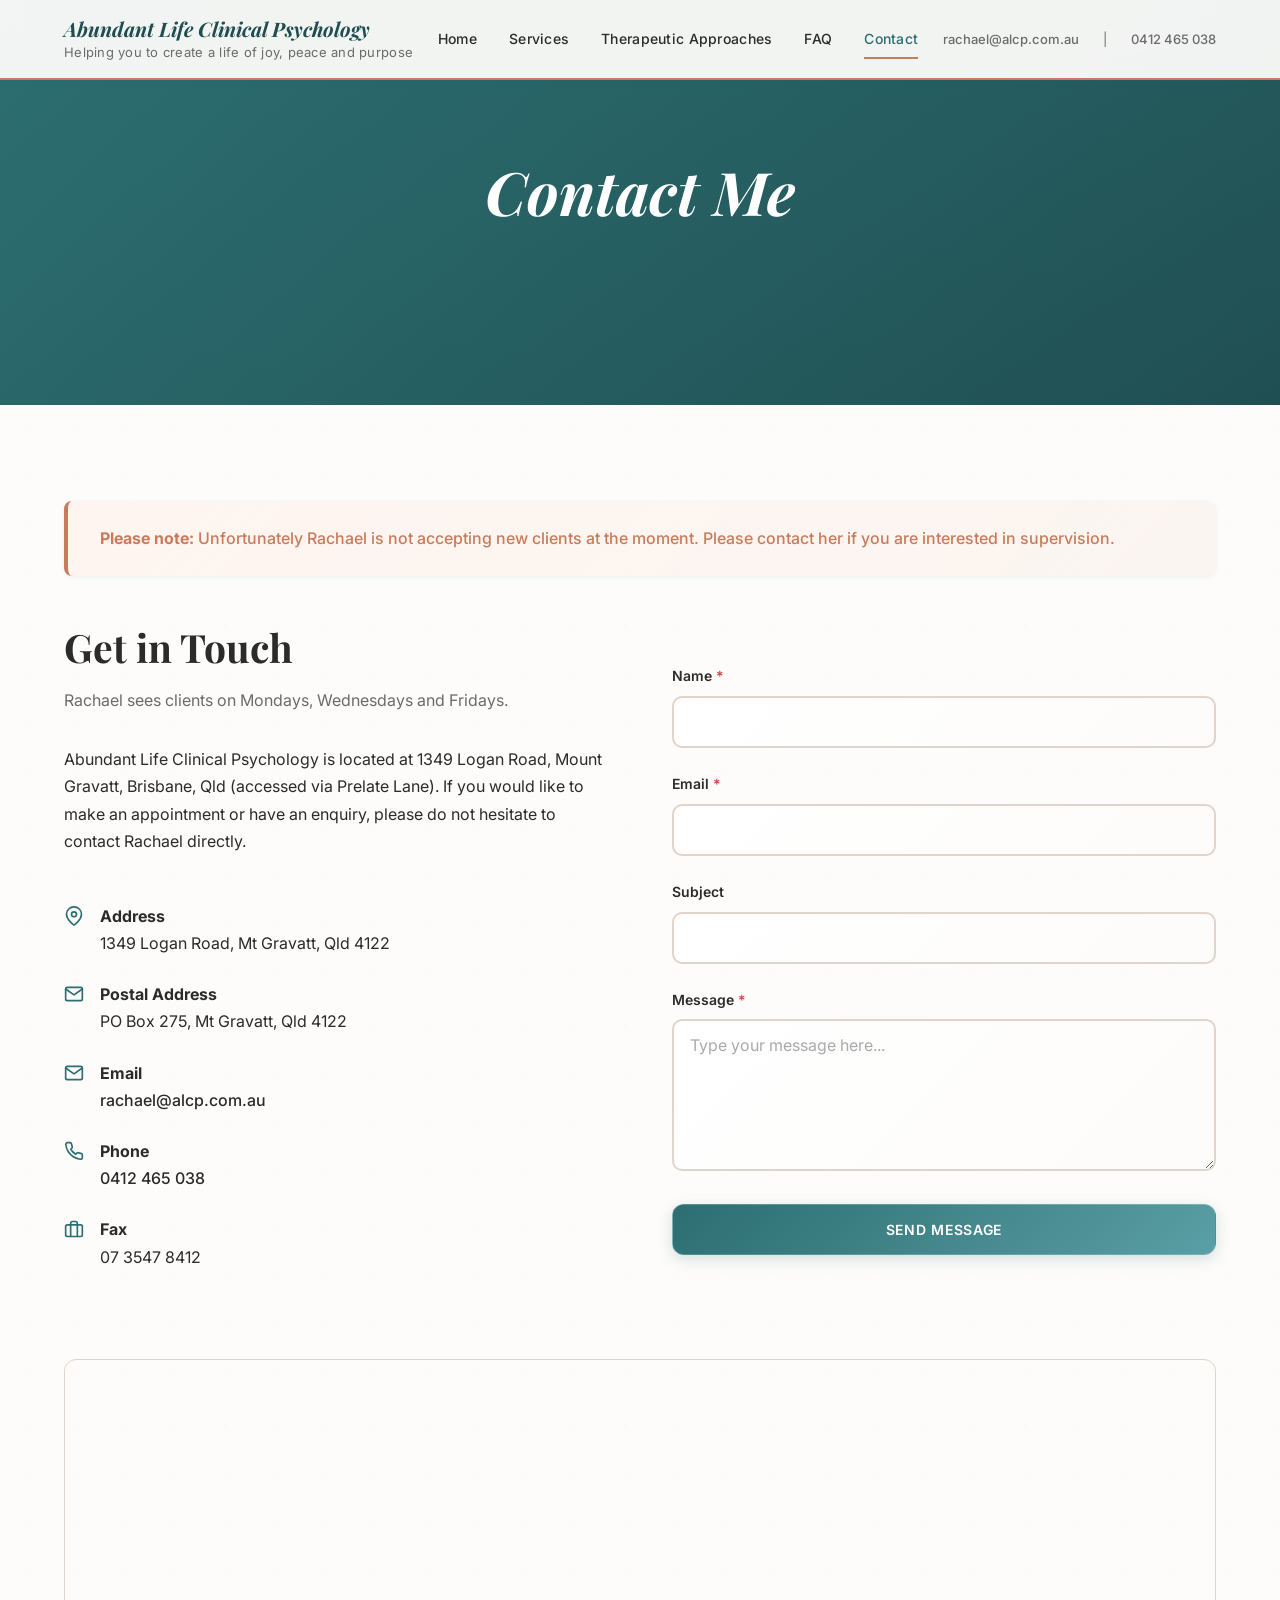
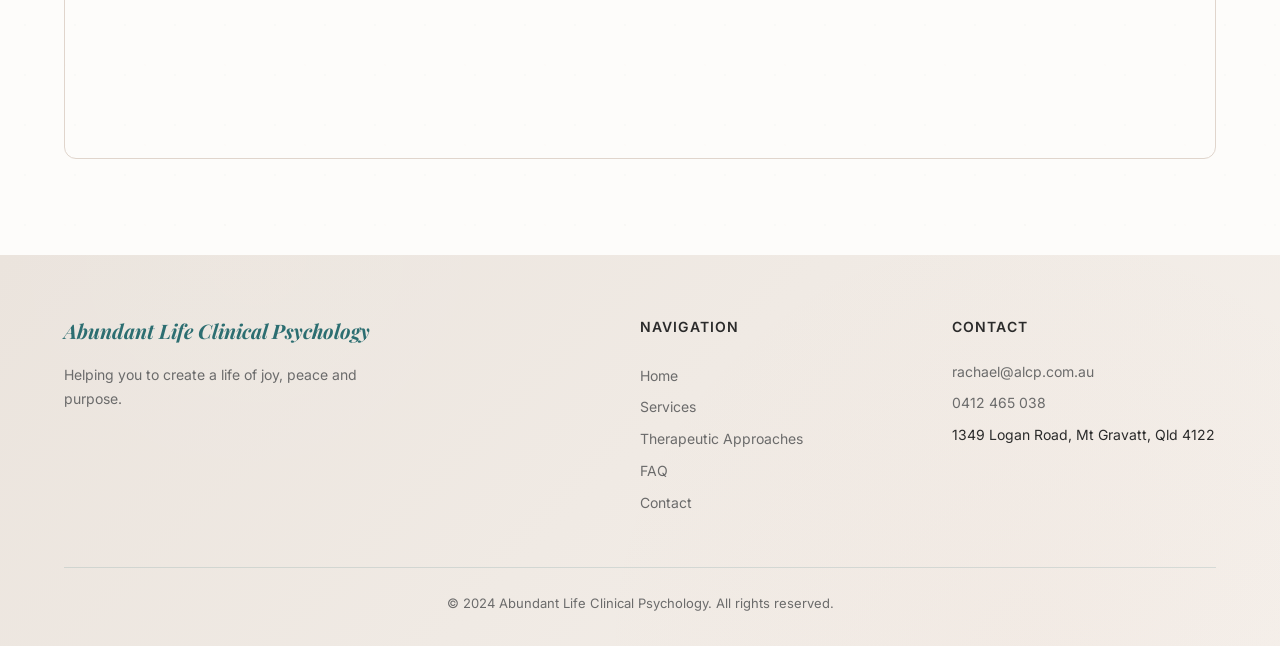
==== contact.html @ 41cb83bf "Switch contact form to FormSubmit for testing Replace Formspree integration with FormSubmit endpoint" ====
<!DOCTYPE html>
<html lang="en">
<head>
  <meta charset="UTF-8">
  <meta name="viewport" content="width=device-width, initial-scale=1.0">
  <meta name="description" content="Contact Rachael Ambler at Abundant Life Clinical Psychology — 1349 Logan Road, Mt Gravatt, Brisbane. Phone: 0412 465 038.">
  <title>Contact | Abundant Life Clinical Psychology</title>

  <link rel="preconnect" href="https://fonts.googleapis.com">
  <link rel="preconnect" href="https://fonts.gstatic.com" crossorigin>
  <link href="https://fonts.googleapis.com/css2?family=Inter:wght@300;400;500;600;700&family=Playfair+Display:ital,wght@0,400;0,700;1,400;1,700&display=swap" rel="stylesheet">
  <link rel="stylesheet" href="css/styles.css">
</head>
<body>

  <a href="#main" class="skip-link">Skip to main content</a>
  <div class="nav-overlay" aria-hidden="true"></div>

  <!-- HEADER -->
  <header class="site-header">
    <div class="header-inner">
      <div class="site-logo">
        <a href="index.html">
          Abundant Life Clinical Psychology
          <span class="tagline">Helping you to create a life of joy, peace and purpose</span>
        </a>
      </div>
      <nav class="nav-links" aria-label="Main navigation">
        <a href="index.html">Home</a>
        <a href="services.html">Services</a>
        <a href="therapeutic-approaches.html">Therapeutic Approaches</a>
        <a href="faq.html">FAQ</a>
        <a href="contact.html" class="active">Contact</a>
      </nav>
      <div class="header-contact">
        <a href="mailto:rachael@alcp.com.au">rachael@alcp.com.au</a>
        <span>|</span>
        <a href="tel:0412465038">0412 465 038</a>
      </div>
      <button class="hamburger" aria-label="Toggle navigation" aria-expanded="false">
        <span></span><span></span><span></span>
      </button>
    </div>
  </header>

  <!-- HERO -->
  <section class="hero hero--short" aria-label="Contact banner" style="background: linear-gradient(135deg, var(--color-primary) 0%, var(--color-primary-dark) 100%);">
    <div class="hero__content">
      <h1 class="hero__title">Contact Me</h1>
    </div>
  </section>

  <main id="main">

    <section>
      <div class="container">

        <!-- ALERT BANNER -->
        <div class="alert-banner fade-in" role="alert">
          <p><strong>Please note:</strong> Unfortunately Rachael is not accepting new clients at the moment. Please contact her if you are interested in supervision.</p>
        </div>

        <div class="split">

          <!-- CONTACT DETAILS -->
          <div class="fade-in-left">
            <h2 style="margin-bottom: var(--sp-2);">Get in Touch</h2>
            <p class="text-muted" style="margin-bottom: var(--sp-4);">Rachael sees clients on Mondays, Wednesdays and Fridays.</p>
            <p style="margin-bottom: var(--sp-6);">Abundant Life Clinical Psychology is located at 1349 Logan Road, Mount Gravatt, Brisbane, Qld (accessed via Prelate Lane). If you would like to make an appointment or have an enquiry, please do not hesitate to contact Rachael directly.</p>

            <div class="contact-details">
              <div class="contact-item">
                <svg viewBox="0 0 24 24" fill="none" stroke="currentColor" stroke-width="2" stroke-linecap="round" stroke-linejoin="round"><path d="M21 10c0 7-9 13-9 13s-9-6-9-13a9 9 0 0 1 18 0z"></path><circle cx="12" cy="10" r="3"></circle></svg>
                <div>
                  <strong>Address</strong><br>
                  1349 Logan Road, Mt Gravatt, Qld 4122
                </div>
              </div>
              <div class="contact-item">
                <svg viewBox="0 0 24 24" fill="none" stroke="currentColor" stroke-width="2" stroke-linecap="round" stroke-linejoin="round"><path d="M4 4h16c1.1 0 2 .9 2 2v12c0 1.1-.9 2-2 2H4c-1.1 0-2-.9-2-2V6c0-1.1.9-2 2-2z"></path><polyline points="22,6 12,13 2,6"></polyline></svg>
                <div>
                  <strong>Postal Address</strong><br>
                  PO Box 275, Mt Gravatt, Qld 4122
                </div>
              </div>
              <div class="contact-item">
                <svg viewBox="0 0 24 24" fill="none" stroke="currentColor" stroke-width="2" stroke-linecap="round" stroke-linejoin="round"><path d="M4 4h16c1.1 0 2 .9 2 2v12c0 1.1-.9 2-2 2H4c-1.1 0-2-.9-2-2V6c0-1.1.9-2 2-2z"></path><polyline points="22,6 12,13 2,6"></polyline></svg>
                <div>
                  <strong>Email</strong><br>
                  <a href="mailto:rachael@alcp.com.au">rachael@alcp.com.au</a>
                </div>
              </div>
              <div class="contact-item">
                <svg viewBox="0 0 24 24" fill="none" stroke="currentColor" stroke-width="2" stroke-linecap="round" stroke-linejoin="round"><path d="M22 16.92v3a2 2 0 0 1-2.18 2 19.79 19.79 0 0 1-8.63-3.07 19.5 19.5 0 0 1-6-6 19.79 19.79 0 0 1-3.07-8.67A2 2 0 0 1 4.11 2h3a2 2 0 0 1 2 1.72 12.84 12.84 0 0 0 .7 2.81 2 2 0 0 1-.45 2.11L8.09 9.91a16 16 0 0 0 6 6l1.27-1.27a2 2 0 0 1 2.11-.45 12.84 12.84 0 0 0 2.81.7A2 2 0 0 1 22 16.92z"></path></svg>
                <div>
                  <strong>Phone</strong><br>
                  <a href="tel:0412465038">0412 465 038</a>
                </div>
              </div>
              <div class="contact-item">
                <svg viewBox="0 0 24 24" fill="none" stroke="currentColor" stroke-width="2" stroke-linecap="round" stroke-linejoin="round"><rect x="2" y="7" width="20" height="14" rx="2" ry="2"></rect><path d="M16 21V5a2 2 0 0 0-2-2h-4a2 2 0 0 0-2 2v16"></path></svg>
                <div>
                  <strong>Fax</strong><br>
                  07 3547 8412
                </div>
              </div>
            </div>
          </div>

          <!-- CONTACT FORM -->
          <div class="fade-in-right">
            <form id="contact-form" class="contact-form" action="https://formsubmit.co/tyler6wise@gmail.com" method="POST">
              <input type="hidden" name="_subject" value="New contact form submission from alcp.com.au">
              <input type="hidden" name="_next" value="https://alcp.com.au/contact.html?sent=1">
              <input type="hidden" name="_captcha" value="false">
              <div class="form-group">
                <label for="name">Name <span style="color: #c44;">*</span></label>
                <input type="text" id="name" name="name" required autocomplete="name">
              </div>
              <div class="form-group">
                <label for="email">Email <span style="color: #c44;">*</span></label>
                <input type="email" id="email" name="email" required autocomplete="email">
              </div>
              <div class="form-group">
                <label for="subject">Subject</label>
                <input type="text" id="subject" name="subject">
              </div>
              <div class="form-group">
                <label for="message">Message <span style="color: #c44;">*</span></label>
                <textarea id="message" name="message" rows="6" placeholder="Type your message here..." required></textarea>
              </div>
              <button type="submit" class="btn btn--primary" style="width: 100%;">Send Message</button>
            </form>
          </div>

        </div>

        <!-- MAP -->
        <div class="map-container fade-in">
          <iframe
            src="https://www.google.com/maps/embed?pb=!1m18!1m12!1m3!1d3537.8547563!2d153.0827!3d-27.5535!2m3!1f0!2f0!3f0!3m2!1i1024!2i768!4f13.1!3m3!1m2!1s0x6b9144a3e!2s1349+Logan+Rd%2C+Mt+Gravatt+QLD+4122!5e0!3m2!1sen!2sau!4v1"
            width="100%"
            height="400"
            style="border:0;"
            allowfullscreen=""
            loading="lazy"
            referrerpolicy="no-referrer-when-downgrade"
            title="Map showing location of Abundant Life Clinical Psychology at 1349 Logan Road, Mt Gravatt">
          </iframe>
        </div>

      </div>
    </section>

  </main>

  <!-- FOOTER -->
  <footer class="site-footer">
    <div class="container">
      <div class="footer-inner">
        <div class="footer-brand">
          <div class="site-logo">
            <a href="index.html">Abundant Life Clinical Psychology</a>
          </div>
          <p>Helping you to create a life of joy, peace and purpose.</p>
        </div>
        <div class="footer-nav">
          <h4>Navigation</h4>
          <a href="index.html">Home</a>
          <a href="services.html">Services</a>
          <a href="therapeutic-approaches.html">Therapeutic Approaches</a>
          <a href="faq.html">FAQ</a>
          <a href="contact.html">Contact</a>
        </div>
        <div class="footer-contact">
          <h4>Contact</h4>
          <div class="footer-contact-item"><a href="mailto:rachael@alcp.com.au">rachael@alcp.com.au</a></div>
          <div class="footer-contact-item"><a href="tel:0412465038">0412 465 038</a></div>
          <div class="footer-contact-item">1349 Logan Road, Mt Gravatt, Qld 4122</div>
        </div>
      </div>
      <div class="footer-bottom">
        &copy; 2024 Abundant Life Clinical Psychology. All rights reserved.
      </div>
    </div>
  </footer>

  <script src="js/main.js"></script>
</body>
</html>
---- css/styles.css ----
/* ============================================
   ABUNDANT LIFE CLINICAL PSYCHOLOGY
   Design System & Styles
   ============================================ */

/* --- Custom Properties --- */
:root {
  /* Colors — Warm Sophisticated Palette */
  --color-primary: #2C6E71;          /* warm teal-green (sophisticated, welcoming) */
  --color-primary-dark: #1F4D50;     /* darker teal for text and hovers */
  --color-primary-light: #5A9FA5;    /* lighter teal for secondary actions */
  --color-accent: #C97B5C;           /* warm terracotta (replaces gold) */
  --color-accent-light: #E8A689;     /* light terracotta */
  --color-accent-sage: #A4AC86;      /* soft sage green accent */
  --color-bg: #FDFCFA;              /* warm cream white (not green-tinted) */
  --color-bg-alt: #F5F0EB;          /* warm beige/taupe */
  --color-bg-warm: #EBE4DD;         /* deeper warm tone for premium sections */
  --color-text: #2B2B2B;            /* warm dark gray */
  --color-text-muted: #6B6B6B;      /* softer gray */
  --color-white: #FFFFFF;
  --color-border: #E0D5CC;          /* warm neutral border */
  --color-alert: #C97B5C;           /* terracotta for alerts */
  --color-alert-bg: #FEF5F0;        /* warm alert background */
  --color-copper: #B8860B;          /* luxury copper/gold accent */

  /* Typography */
  --font-heading: 'Playfair Display', 'Georgia', serif;
  --font-body: 'Inter', -apple-system, BlinkMacSystemFont, 'Segoe UI', sans-serif;
  --fs-xs: 0.8125rem;   /* 13px */
  --fs-sm: 0.875rem;     /* 14px */
  --fs-base: 1rem;       /* 16px */
  --fs-md: 1.125rem;     /* 18px */
  --fs-lg: 1.25rem;      /* 20px */
  --fs-xl: 1.5625rem;    /* 25px */
  --fs-2xl: 1.9375rem;   /* 31px */
  --fs-3xl: 2.4375rem;   /* 39px */
  --fs-4xl: 3.0625rem;   /* 49px */
  --fs-hero: 3.75rem;    /* 60px */
  --lh-tight: 1.2;
  --lh-base: 1.7;
  --lh-loose: 1.85;
  --ls-heading: 0.5px;   /* letter-spacing for headings */
  --fw-light: 300;       /* light font weight */

  /* Spacing */
  --sp-1: 0.5rem;    /* 8px */
  --sp-2: 1rem;      /* 16px */
  --sp-3: 1.5rem;    /* 24px */
  --sp-4: 2rem;      /* 32px */
  --sp-6: 3rem;      /* 48px */
  --sp-8: 4rem;      /* 64px */
  --sp-12: 6rem;     /* 96px */
  --sp-16: 8rem;     /* 128px */

  /* Layout */
  --max-width: 1200px;
  --max-width-narrow: 720px;

  /* Shadows — warm teal-tinted for premium feel */
  --shadow-sm: 0 1px 4px rgba(44,110,113,0.08);
  --shadow-md: 0 4px 16px rgba(44,110,113,0.12);
  --shadow-lg: 0 8px 30px rgba(44,110,113,0.16);
  --shadow-xl: 0 16px 48px rgba(44,110,113,0.18);

  /* Transitions with premium easing */
  --transition-fast: 200ms cubic-bezier(0.4, 0, 0.6, 1);
  --transition-base: 300ms cubic-bezier(0.4, 0, 0.2, 1);
  --transition-slow: 500ms cubic-bezier(0.4, 0, 0.2, 1);

  /* Header */
  --header-height: 80px;
  --header-height-scrolled: 64px;
}


/* --- Reset --- */
*,
*::before,
*::after {
  margin: 0;
  padding: 0;
  box-sizing: border-box;
}

html {
  scroll-behavior: smooth;
  -webkit-text-size-adjust: 100%;
}

body {
  font-family: var(--font-body);
  font-size: var(--fs-base);
  line-height: var(--lh-base);
  color: var(--color-text);
  background-color: var(--color-bg);
  -webkit-font-smoothing: antialiased;
  -moz-osx-font-smoothing: grayscale;
}

img {
  max-width: 100%;
  height: auto;
  display: block;
}

a {
  color: var(--color-primary);
  text-decoration: none;
  transition: color var(--transition-fast);
}

a:hover {
  color: var(--color-primary-dark);
}

ul, ol {
  list-style: none;
}

button {
  font-family: inherit;
  cursor: pointer;
  border: none;
  background: none;
}

input, textarea, select {
  font-family: inherit;
  font-size: inherit;
}


/* --- Skip Link (Accessibility) --- */
.skip-link {
  position: absolute;
  top: -100%;
  left: var(--sp-2);
  background: var(--color-primary);
  color: var(--color-white);
  padding: var(--sp-1) var(--sp-2);
  border-radius: 0 0 4px 4px;
  z-index: 1000;
  font-size: var(--fs-sm);
}

.skip-link:focus {
  top: 0;
  color: var(--color-white);
}


/* --- Typography --- */
h1, h2, h3, h4, h5, h6 {
  font-family: var(--font-heading);
  font-weight: 700;
  line-height: var(--lh-tight);
  color: var(--color-text);
}

h1 { font-size: var(--fs-4xl); }
h2 { font-size: var(--fs-3xl); }
h3 { font-size: var(--fs-2xl); }
h4 { font-size: var(--fs-xl); }

p {
  margin-bottom: var(--sp-3);
}

p:last-child {
  margin-bottom: 0;
}

.text-italic {
  font-style: italic;
}

.text-muted {
  color: var(--color-text-muted);
}

.text-center {
  text-align: center;
}


/* --- Layout --- */
.container {
  width: 100%;
  max-width: var(--max-width);
  margin: 0 auto;
  padding: 0 var(--sp-3);
}

.container--narrow {
  max-width: var(--max-width-narrow);
}

section {
  padding: var(--sp-12) 0;
}

.section--alt {
  background: linear-gradient(135deg, var(--color-bg) 0%, var(--color-bg-alt) 100%);
  transition: all var(--transition-slow);
}

.section--dark {
  background: linear-gradient(135deg, var(--color-bg-alt) 0%, var(--color-bg-warm) 100%);
  color: var(--color-text);
}

.section--green {
  background: linear-gradient(135deg, var(--color-bg) 0%, var(--color-bg-alt) 100%);
  opacity: 1;
}

.section--dark h2,
.section--dark h3,
.section--dark h4 {
  color: var(--color-text);
}

.section--dark .text-muted {
  color: var(--color-text-muted);
}

.section--dark a {
  color: var(--color-primary);
}

.section--dark a:hover {
  color: var(--color-accent);
}


/* --- Split Layout --- */
.split {
  display: grid;
  grid-template-columns: 1fr 1fr;
  gap: var(--sp-8);
  align-items: center;
}

.split--60-40 {
  grid-template-columns: 3fr 2fr;
}

.split--40-60 {
  grid-template-columns: 2fr 3fr;
}

.split--reverse {
  direction: rtl;
}

.split--reverse > * {
  direction: ltr;
}


/* --- Buttons --- */
.btn {
  display: inline-flex;
  align-items: center;
  justify-content: center;
  padding: 1rem 2.25rem;
  font-family: var(--font-body);
  font-size: var(--fs-sm);
  font-weight: 600;
  letter-spacing: 0.05em;
  text-transform: uppercase;
  border-radius: 12px;
  transition: all var(--transition-base);
  cursor: pointer;
  text-decoration: none;
  position: relative;
  overflow: hidden;
}

.btn--primary {
  background: linear-gradient(135deg, var(--color-primary) 0%, var(--color-primary-light) 100%);
  color: var(--color-white);
  border: 1px solid rgba(255, 255, 255, 0.2);
  box-shadow: 0 4px 15px rgba(44, 110, 113, 0.2);
}

.btn--primary:hover {
  background: linear-gradient(135deg, var(--color-primary-light) 0%, var(--color-primary) 100%);
  color: var(--color-white);
  transform: translateY(-2px);
  box-shadow: 0 8px 25px rgba(44, 110, 113, 0.3);
}

.btn--secondary {
  background-color: transparent;
  color: var(--color-primary);
  border: 2px solid var(--color-primary);
  box-shadow: 0 2px 8px rgba(44, 110, 113, 0.1);
}

.btn--secondary:hover {
  background-color: var(--color-primary);
  color: var(--color-white);
  transform: translateY(-2px);
  box-shadow: 0 8px 20px rgba(44, 110, 113, 0.2);
}

.btn--accent {
  background: linear-gradient(135deg, var(--color-accent) 0%, var(--color-accent-light) 100%);
  color: var(--color-white);
  border: 1px solid rgba(255, 255, 255, 0.2);
  box-shadow: 0 4px 15px rgba(201, 123, 92, 0.2);
}

.btn--accent:hover {
  background: linear-gradient(135deg, var(--color-accent-light) 0%, var(--color-accent) 100%);
  color: var(--color-white);
  transform: translateY(-2px);
  box-shadow: 0 8px 25px rgba(201, 123, 92, 0.3);
}

.btn--white {
  background-color: var(--color-white);
  color: var(--color-primary);
  border: 1px solid var(--color-white);
  box-shadow: 0 4px 15px rgba(255, 255, 255, 0.4);
}

.btn--white:hover {
  background-color: rgba(255, 255, 255, 0.95);
  color: var(--color-primary);
  transform: translateY(-2px);
  box-shadow: 0 8px 25px rgba(255, 255, 255, 0.5);
}

.btn:focus-visible {
  outline: 3px solid var(--color-accent);
  outline-offset: 2px;
}


/* ============================================
   HEADER
   ============================================ */
.site-header {
  position: fixed;
  top: 0;
  left: 0;
  right: 0;
  z-index: 100;
  background-color: rgba(253, 252, 250, 0.95);
  backdrop-filter: blur(10px);
  -webkit-backdrop-filter: blur(10px);
  border-bottom: 2px solid var(--color-accent);
  transition: all var(--transition-base);
  height: var(--header-height);
  display: flex;
  align-items: center;
  box-shadow: 0 2px 8px rgba(44, 110, 113, 0.05);
}

.site-header.scrolled {
  height: var(--header-height-scrolled);
  box-shadow: 0 4px 16px rgba(44, 110, 113, 0.1);
  background-color: rgba(253, 252, 250, 0.98);
}

.header-inner {
  display: flex;
  align-items: center;
  justify-content: space-between;
  width: 100%;
  max-width: var(--max-width);
  margin: 0 auto;
  padding: 0 var(--sp-3);
}

.site-logo a {
  font-family: var(--font-heading);
  font-size: var(--fs-lg);
  font-style: italic;
  font-weight: 700;
  color: var(--color-primary-dark);
  text-decoration: none;
  line-height: var(--lh-tight);
}

.site-logo a:hover {
  color: var(--color-primary);
}

.site-logo .tagline {
  display: block;
  font-family: var(--font-body);
  font-size: var(--fs-xs);
  font-style: normal;
  font-weight: 400;
  color: var(--color-text-muted);
  letter-spacing: 0.02em;
}

.site-header.scrolled .tagline {
  display: none;
}

.nav-links {
  display: flex;
  align-items: center;
  gap: var(--sp-4);
}

.nav-links a {
  font-size: var(--fs-sm);
  font-weight: 500;
  color: var(--color-text);
  text-decoration: none;
  letter-spacing: 0.02em;
  position: relative;
  padding: var(--sp-1) 0;
}

.nav-links a::after {
  content: '';
  position: absolute;
  bottom: 0;
  left: 0;
  width: 0;
  height: 2px;
  background-color: var(--color-accent);
  transition: width var(--transition-base);
}

.nav-links a:hover::after,
.nav-links a.active::after {
  width: 100%;
}

.nav-links a.active {
  color: var(--color-primary);
}

.header-contact {
  display: flex;
  align-items: center;
  gap: var(--sp-3);
  font-size: var(--fs-xs);
  color: var(--color-text-muted);
}

.header-contact a {
  color: var(--color-text-muted);
  font-weight: 500;
}

.header-contact a:hover {
  color: var(--color-primary);
}

/* Hamburger */
.hamburger {
  display: none;
  flex-direction: column;
  gap: 5px;
  padding: var(--sp-1);
  z-index: 200;
}

.hamburger span {
  display: block;
  width: 24px;
  height: 2px;
  background-color: var(--color-text);
  transition: all var(--transition-base);
  transform-origin: center;
}

.hamburger.active span:nth-child(1) {
  transform: rotate(45deg) translate(5px, 5px);
}

.hamburger.active span:nth-child(2) {
  opacity: 0;
}

.hamburger.active span:nth-child(3) {
  transform: rotate(-45deg) translate(5px, -5px);
}


/* ============================================
   HERO SECTIONS
   ============================================ */
.hero {
  position: relative;
  display: flex;
  align-items: center;
  justify-content: center;
  text-align: center;
  min-height: 100vh;
  padding: var(--sp-16) var(--sp-3);
  overflow: hidden;
  background-color: var(--color-primary-dark);
}

.hero--short {
  min-height: 45vh;
  background:
    radial-gradient(ellipse 120% 80% at 80% 100%, #0D2418 0%, transparent 60%),
    radial-gradient(ellipse 100% 90% at 20% 90%, #2D6A4F 0%, transparent 55%),
    radial-gradient(ellipse 130% 70% at 60% 0%, #245C3E 0%, transparent 50%),
    radial-gradient(ellipse 90% 100% at 90% 30%, #1A4332 0%, transparent 60%),
    linear-gradient(160deg, #1A4332 0%, #122E23 40%, #0D2418 100%);
}

.hero__bg {
  position: absolute;
  inset: 0;
  background-size: cover;
  background-position: center;
  background-repeat: no-repeat;
}

.hero__overlay {
  position: absolute;
  inset: 0;
  background: linear-gradient(
    180deg,
    rgba(26, 67, 50, 0.5) 0%,
    rgba(26, 67, 50, 0.7) 100%
  );
}

.hero__content {
  position: relative;
  z-index: 2;
  max-width: 800px;
}

.hero__title {
  font-family: var(--font-heading);
  font-size: var(--fs-hero);
  font-style: italic;
  font-weight: 700;
  color: var(--color-white);
  margin-bottom: var(--sp-3);
  line-height: 1.1;
}

.hero__subtitle {
  font-family: var(--font-body);
  font-size: var(--fs-lg);
  color: rgba(255,255,255,0.85);
  font-weight: 300;
  letter-spacing: 0.03em;
}

.hero__scroll {
  position: absolute;
  bottom: var(--sp-4);
  left: 50%;
  transform: translateX(-50%);
  z-index: 2;
  color: rgba(255,255,255,0.6);
  animation: scrollBounce 2s ease-in-out infinite;
}

.hero__scroll svg {
  width: 28px;
  height: 28px;
}

@keyframes scrollBounce {
  0%, 100% { transform: translateX(-50%) translateY(0); }
  50% { transform: translateX(-50%) translateY(8px); }
}

/* Premium Animation Keyframes */

@keyframes float {
  0%, 100% { transform: translateY(0px); }
  50% { transform: translateY(-8px); }
}

@keyframes slideInUnderline {
  from { transform: scaleX(0); transform-origin: left; }
  to { transform: scaleX(1); transform-origin: left; }
}

@keyframes slideInFromRight {
  from {
    opacity: 0;
    transform: translateX(24px);
  }
  to {
    opacity: 1;
    transform: translateX(0);
  }
}

@keyframes gradientShiftTeal {
  0% { background: linear-gradient(135deg, #2C6E71, #2C6E71); }
  50% { background: linear-gradient(135deg, #5A9FA5, #2C6E71); }
  100% { background: linear-gradient(135deg, #5A9FA5, #5A9FA5); }
}

@keyframes gradientShiftTerracotta {
  0% { background: linear-gradient(135deg, #C97B5C, #C97B5C); }
  50% { background: linear-gradient(135deg, #E8A689, #C97B5C); }
  100% { background: linear-gradient(135deg, #E8A689, #E8A689); }
}

@keyframes fadeInScale {
  from {
    opacity: 0;
    transform: scale(0.95);
  }
  to {
    opacity: 1;
    transform: scale(1);
  }
}

@keyframes staggerFadeIn {
  from {
    opacity: 0;
    transform: translateY(24px);
  }
  to {
    opacity: 1;
    transform: translateY(0);
  }
}


/* ============================================
   CREDENTIAL CALLOUT
   ============================================ */
.credential-sidebar {
  background: linear-gradient(135deg, var(--color-primary) 0%, var(--color-primary-light) 100%);
  color: var(--color-white);
  padding: var(--sp-4);
  border-radius: 12px;
  box-shadow: var(--shadow-lg);
  animation: float 3s ease-in-out infinite;
  transition: all var(--transition-base);
}

.credential-sidebar h4 {
  color: var(--color-white);
  font-size: var(--fs-lg);
  margin-bottom: var(--sp-3);
  font-style: italic;
}

.credential-item {
  display: flex;
  align-items: flex-start;
  gap: var(--sp-2);
  margin-bottom: var(--sp-3);
  font-size: var(--fs-sm);
  line-height: var(--lh-base);
}

.credential-item:last-child {
  margin-bottom: 0;
}

.credential-icon {
  flex-shrink: 0;
  width: 20px;
  height: 20px;
  margin-top: 2px;
  color: var(--color-accent-light);
}


/* ============================================
   SERVICE TAGS / CHIPS
   ============================================ */
.tag-list {
  display: flex;
  flex-wrap: wrap;
  gap: var(--sp-1);
}

.tag {
  display: inline-block;
  padding: 0.5rem 1.125rem;
  background-color: var(--color-bg-alt);
  color: var(--color-primary);
  font-size: var(--fs-sm);
  font-weight: 500;
  border-radius: 100px;
  border: 1px solid var(--color-border);
  transition: all var(--transition-fast);
}

.tag:hover {
  background-color: var(--color-primary);
  color: var(--color-white);
  border-color: var(--color-primary);
  transform: translateY(-1px);
  box-shadow: var(--shadow-md);
}


/* ============================================
   SUPPORT LIST (Dot Points)
   ============================================ */
.support-list {
  list-style: none;
  padding: 0;
  margin: 0;
}

.support-list li {
  position: relative;
  padding: 0.625rem 0 0.625rem 1.5rem;
  font-size: var(--fs-base);
  color: var(--color-text);
  line-height: var(--lh-base);
  border-bottom: 1px solid var(--color-border);
}

.support-list li:last-child {
  border-bottom: none;
}

.support-list li::before {
  content: '';
  position: absolute;
  left: 0;
  top: 1.05rem;
  width: 7px;
  height: 7px;
  border-radius: 50%;
  background-color: var(--color-primary);
}


/* ============================================
   THERAPY CARDS (Therapeutic Approaches)
   ============================================ */
.therapy-featured {
  display: grid;
  grid-template-columns: 1fr 1fr;
  gap: var(--sp-4);
  align-items: stretch;
  margin-bottom: var(--sp-8);
}

.therapy-card--featured {
  position: relative;
  min-height: 400px;
  padding: var(--sp-6);
  display: flex;
  flex-direction: column;
  justify-content: flex-start;
  border-radius: 12px;
  overflow: hidden;
  background-size: cover;
  background-position: center;
}

.therapy-card--featured::before {
  content: none;
}

.therapy-card--featured .therapy-card__content {
  position: relative;
  z-index: 2;
  color: var(--color-white);
}

.therapy-card--featured h3 {
  color: var(--color-white);
  font-style: italic;
  margin-bottom: var(--sp-2);
}

.therapy-card--featured p {
  font-size: var(--fs-sm);
  color: rgba(255,255,255,0.85);
  line-height: var(--lh-base);
}

.therapy-grid {
  display: grid;
  grid-template-columns: 1fr 1fr;
  align-items: stretch;
  gap: var(--sp-4);
}

.therapy-card {
  padding: var(--sp-4);
  background: linear-gradient(135deg, var(--color-white) 0%, rgba(253, 252, 250, 0.5) 100%);
  border: 1px solid var(--color-border);
  border-radius: 12px;
  transition: all var(--transition-base);
  box-shadow: var(--shadow-sm);
}

.therapy-card:hover {
  box-shadow: var(--shadow-lg);
  border-color: var(--color-accent);
  transform: translateY(-4px);
  background: linear-gradient(135deg, var(--color-white) 0%, rgba(245, 240, 235, 0.8) 100%);
}

.therapy-card:nth-child(odd) {
  transform: none;
}

.therapy-card h3 {
  font-size: var(--fs-xl);
  font-style: italic;
  color: var(--color-primary-dark);
  margin-bottom: var(--sp-2);
}

.therapy-card p {
  font-size: var(--fs-sm);
  color: var(--color-text-muted);
  line-height: var(--lh-base);
}

.therapy-card__link {
  display: inline-flex;
  align-items: center;
  gap: 0.375rem;
  margin-top: var(--sp-2);
  font-size: var(--fs-xs);
  font-weight: 600;
  letter-spacing: 0.05em;
  text-transform: uppercase;
  color: var(--color-primary);
}

.therapy-card__link:hover {
  color: var(--color-accent);
}

.therapy-card__link svg {
  width: 14px;
  height: 14px;
  transition: transform var(--transition-fast);
}

.therapy-card__link:hover svg {
  transform: translateX(3px);
}


/* ============================================
   FAQ ACCORDION
   ============================================ */
.faq-list {
  max-width: 800px;
  margin: 0 auto;
}

.faq-item {
  border-bottom: 1px solid var(--color-border);
}

.faq-item:first-child {
  border-top: 1px solid var(--color-border);
}

.faq-question {
  display: flex;
  align-items: center;
  justify-content: space-between;
  width: 100%;
  padding: var(--sp-3) 0;
  text-align: left;
  font-family: var(--font-heading);
  font-size: var(--fs-lg);
  font-weight: 600;
  color: var(--color-text);
  cursor: pointer;
  background: none;
  border: none;
  transition: color var(--transition-fast);
}

.faq-question:hover {
  color: var(--color-primary);
}

.faq-question:focus-visible {
  outline: 3px solid var(--color-accent);
  outline-offset: 2px;
}

.faq-chevron {
  flex-shrink: 0;
  width: 20px;
  height: 20px;
  margin-left: var(--sp-2);
  color: var(--color-text-muted);
  transition: transform var(--transition-base);
}

.faq-item.active .faq-chevron {
  transform: rotate(180deg);
  color: var(--color-primary);
}

.faq-answer {
  max-height: 0;
  overflow: hidden;
  transition: max-height var(--transition-slow), padding var(--transition-slow);
}

.faq-answer__inner {
  padding-bottom: var(--sp-4);
  color: var(--color-text-muted);
  font-size: var(--fs-base);
  line-height: var(--lh-loose);
}

.faq-answer__inner p + p {
  margin-top: var(--sp-2);
}


/* ============================================
   CONTACT FORM
   ============================================ */
.form-group {
  margin-bottom: var(--sp-3);
}

.form-group label {
  display: block;
  font-size: var(--fs-sm);
  font-weight: 600;
  color: var(--color-text);
  margin-bottom: var(--sp-1);
  transition: color var(--transition-fast);
}

.form-group input,
.form-group textarea {
  width: 100%;
  padding: 0.875rem 1rem;
  border: 2px solid var(--color-border);
  border-radius: 10px;
  background-color: var(--color-white);
  color: var(--color-text);
  transition: border-color var(--transition-base), box-shadow var(--transition-base), background-color var(--transition-base);
  position: relative;
}

.form-group input:focus,
.form-group textarea:focus {
  outline: none;
  border-color: var(--color-primary);
  background-color: rgba(253, 252, 250, 0.8);
  box-shadow: 0 0 0 4px rgba(44, 110, 113, 0.1), 0 2px 8px rgba(44, 110, 113, 0.15);
}

.form-group input:focus + label,
.form-group textarea:focus + label {
  color: var(--color-primary);
}

.form-group input::placeholder,
.form-group textarea::placeholder {
  color: #aaa;
}

.form-group textarea {
  min-height: 150px;
  resize: vertical;
}

.form-success {
  display: none;
  padding: var(--sp-3) var(--sp-4);
  background: linear-gradient(135deg, rgba(44, 110, 113, 0.08), rgba(201, 123, 92, 0.05));
  border-left: 4px solid var(--color-primary);
  border-radius: 8px;
  font-weight: 500;
  margin-top: var(--sp-2);
  color: var(--color-primary);
  box-shadow: var(--shadow-sm);
  animation: slideInFromRight 0.5s cubic-bezier(0.4, 0, 0.2, 1);
}

.form-success.show {
  display: block;
}


/* ============================================
   ALERT / NOTICE BANNER
   ============================================ */
.alert-banner {
  background: linear-gradient(135deg, var(--color-alert-bg) 0%, rgba(232, 166, 137, 0.08) 100%);
  border-left: 4px solid var(--color-accent);
  padding: var(--sp-3) var(--sp-4);
  margin-bottom: var(--sp-6);
  border-radius: 8px;
  box-shadow: var(--shadow-sm);
  transition: all var(--transition-base);
}

.alert-banner:hover {
  box-shadow: var(--shadow-md);
  transform: translateY(-1px);
}

.alert-banner p {
  font-size: var(--fs-base);
  color: var(--color-accent);
  font-weight: 500;
  margin: 0;
}


/* ============================================
   CONTACT INFO
   ============================================ */
.contact-details {
  font-size: var(--fs-base);
}

.contact-item {
  display: flex;
  align-items: flex-start;
  gap: var(--sp-2);
  margin-bottom: var(--sp-3);
}

.contact-item svg {
  flex-shrink: 0;
  width: 20px;
  height: 20px;
  margin-top: 3px;
  color: var(--color-primary);
}

.contact-item a {
  color: var(--color-text);
  font-weight: 500;
}

.contact-item a:hover {
  color: var(--color-primary);
}


/* ============================================
   GOOGLE MAP
   ============================================ */
.map-container {
  width: 100%;
  height: 400px;
  margin-top: var(--sp-8);
  border-radius: 12px;
  overflow: hidden;
  border: 1px solid var(--color-border);
}

.map-container iframe {
  width: 100%;
  height: 100%;
  border: 0;
}


/* ============================================
   CALENDLY BOOKING SECTION
   ============================================ */
.booking-section {
  background-color: var(--color-bg-alt);
  border: 2px solid var(--color-border);
  border-radius: 12px;
  padding: var(--sp-6);
  text-align: center;
}

.booking-section h3 {
  font-style: italic;
  color: var(--color-primary-dark);
  margin-bottom: var(--sp-2);
}

.booking-section > p {
  max-width: 600px;
  margin: 0 auto var(--sp-4);
  color: var(--color-text-muted);
}

.calendly-inline-widget {
  min-width: 320px;
  border-radius: 12px;
  overflow: hidden;
}

/* Ticket Tailor widget styles */
#tix {
  border-radius: 12px;
  overflow: hidden;
}

#tix iframe {
  border-radius: 12px;
}

.booking-fallback {
  margin-top: var(--sp-3);
  font-size: var(--fs-sm);
  color: var(--color-text-muted);
}

.booking-info-box {
  background-color: var(--color-white);
  border-left: 4px solid var(--color-primary);
  border-radius: 8px;
  padding: var(--sp-4);
  margin: var(--sp-6) auto;
  max-width: 700px;
  text-align: left;
}

.booking-info-box h4 {
  color: var(--color-primary);
  margin-bottom: var(--sp-2);
  font-size: var(--fs-md);
}

.booking-info-box ol li {
  margin-bottom: var(--sp-2);
  color: var(--color-text);
}


/* ============================================
   BANNER / HIGHLIGHT SECTION
   ============================================ */
.highlight-banner {
  position: relative;
  padding: var(--sp-8) var(--sp-6);
  background: linear-gradient(135deg, var(--color-primary) 0%, var(--color-primary-dark) 100%);
  border-radius: 16px;
  color: var(--color-white);
  overflow: hidden;
  box-shadow: var(--shadow-lg);
  transition: all var(--transition-base);
}

.highlight-banner:hover {
  transform: translateY(-4px);
  box-shadow: var(--shadow-xl);
}

.highlight-banner::before {
  content: '';
  position: absolute;
  top: -50%;
  right: -10%;
  width: 300px;
  height: 300px;
  border-radius: 50%;
  background: linear-gradient(135deg, rgba(255,255,255,0.1) 0%, rgba(255,255,255,0.05) 100%);
  animation: float 6s ease-in-out infinite;
}

.highlight-banner h3 {
  color: var(--color-white);
  font-style: italic;
  margin-bottom: var(--sp-3);
}

.highlight-banner p {
  color: rgba(255,255,255,0.85);
  max-width: 700px;
}

.highlight-banner a {
  color: var(--color-accent-light);
}

.highlight-banner a:hover {
  color: var(--color-white);
}


/* ============================================
   FOOTER
   ============================================ */
.site-footer {
  background: linear-gradient(135deg, var(--color-bg-warm) 0%, var(--color-bg-alt) 100%);
  color: var(--color-text);
  padding: var(--sp-8) 0 var(--sp-4);
}

.footer-inner {
  display: grid;
  grid-template-columns: 2fr 1fr 1fr;
  gap: var(--sp-6);
  margin-bottom: var(--sp-6);
}

.footer-brand .site-logo a {
  color: var(--color-primary);
  font-size: var(--fs-lg);
}

.footer-brand .tagline {
  color: var(--color-text-muted);
}

.footer-brand p {
  margin-top: var(--sp-2);
  font-size: var(--fs-sm);
  color: var(--color-text-muted);
  max-width: 300px;
}

.footer-nav h4,
.footer-contact h4 {
  color: var(--color-text);
  font-size: var(--fs-sm);
  font-family: var(--font-body);
  font-weight: 600;
  text-transform: uppercase;
  letter-spacing: 0.08em;
  margin-bottom: var(--sp-3);
}

.footer-nav a {
  display: block;
  color: var(--color-text-muted);
  font-size: var(--fs-sm);
  padding: 0.25rem 0;
  transition: color var(--transition-fast);
}

.footer-nav a:hover {
  color: var(--color-primary);
}

.footer-contact-item {
  font-size: var(--fs-sm);
  margin-bottom: var(--sp-1);
}

.footer-contact-item a {
  color: var(--color-text-muted);
}

.footer-contact-item a:hover {
  color: var(--color-primary);
}

.footer-bottom {
  border-top: 1px solid rgba(44, 110, 113, 0.15);
  padding-top: var(--sp-3);
  text-align: center;
  font-size: var(--fs-xs);
  color: var(--color-text-muted);
}


/* ============================================
   SCROLL ANIMATIONS (Premium)
   ============================================ */
.fade-in {
  opacity: 0;
  transform: translateY(24px) scale(0.95);
  transition: opacity 0.6s cubic-bezier(0.4, 0, 0.2, 1), transform 0.6s cubic-bezier(0.4, 0, 0.2, 1);
}

.fade-in.visible {
  opacity: 1;
  transform: translateY(0) scale(1);
}

.fade-in-left {
  opacity: 0;
  transform: translateX(-24px);
  transition: opacity 0.6s cubic-bezier(0.4, 0, 0.2, 1), transform 0.6s cubic-bezier(0.4, 0, 0.2, 1);
}

.fade-in-left.visible {
  opacity: 1;
  transform: translateX(0);
}

.fade-in-right {
  opacity: 0;
  transform: translateX(24px);
  transition: opacity 0.6s cubic-bezier(0.4, 0, 0.2, 1), transform 0.6s cubic-bezier(0.4, 0, 0.2, 1);
}

.fade-in-right.visible {
  opacity: 1;
  transform: translateX(0);
}


/* ============================================
   IMAGE ELEMENTS
   ============================================ */
.img-wrapper {
  border-radius: 12px;
  overflow: hidden;
  position: relative;
  box-shadow:
    0 0 0 1px rgba(44, 110, 113, 0.1),
    0 8px 24px rgba(44, 110, 113, 0.12),
    0 16px 48px rgba(44, 110, 113, 0.08);
  transition: all var(--transition-base);
}

.img-wrapper:hover {
  box-shadow:
    0 0 0 1px rgba(44, 110, 113, 0.15),
    0 16px 32px rgba(44, 110, 113, 0.16),
    0 24px 64px rgba(44, 110, 113, 0.12);
}

.img-wrapper img {
  width: 100%;
  height: 100%;
  object-fit: contain;
  object-position: center;
  transition: transform var(--transition-slow);
}

.img-wrapper:hover img {
  transform: scale(1.03);
}

.img-wrapper--tall {
  height: 500px;
}

.img-wrapper--medium {
  height: 400px;
}

/* Water Image Container with Gradient Overlay */
.water-image-container {
  position: relative;
  box-shadow: var(--shadow-lg);
  border-radius: 12px;
  overflow: hidden;
  height: 500px;
}

.water-image-container img {
  position: absolute;
  top: 0;
  left: 0;
  width: 100%;
  height: 100%;
  object-fit: cover;
}

/* Warm gradient overlay to match theme */
.water-gradient-overlay {
  position: absolute;
  top: 0;
  left: 0;
  width: 100%;
  height: 100%;
  background: linear-gradient(
    135deg,
    rgba(44, 110, 113, 0.15) 0%,
    rgba(201, 123, 92, 0.08) 50%,
    rgba(232, 166, 137, 0.12) 100%
  );
  pointer-events: none;
  z-index: 2;
  mix-blend-mode: multiply;
  border-radius: 12px;
}

/* Premium depth overlay on image wrappers */
.img-wrapper::after {
  content: '';
  position: absolute;
  top: 0;
  left: 0;
  right: 0;
  bottom: 0;
  background: linear-gradient(135deg, rgba(44, 110, 113, 0.05) 0%, rgba(201, 123, 92, 0.03) 100%);
  border-radius: 12px;
  pointer-events: none;
  z-index: 1;
}


/* ============================================
   VISUAL DEPTH & PREMIUM TEXTURES
   ============================================ */

/* Subtle textured background pattern */
@supports (background-image: radial-gradient(circle, rgba(44, 110, 113, 0.03) 1px, transparent 1px)) {
  body {
    background-image:
      radial-gradient(circle, rgba(44, 110, 113, 0.02) 1px, transparent 1px),
      radial-gradient(circle, rgba(201, 123, 92, 0.01) 1px, transparent 1px);
    background-size: 50px 50px, 80px 80px;
    background-position: 0 0, 25px 25px;
  }
}

/* Enhanced section depth */
section {
  position: relative;
  overflow: hidden;
}

/* Subtle gradient overlays on alternating sections for depth */
.section--alt::before {
  content: '';
  position: absolute;
  top: 0;
  right: -50%;
  width: 100%;
  height: 100%;
  background: radial-gradient(circle at 120% 50%, rgba(232, 166, 137, 0.03) 0%, transparent 50%);
  pointer-events: none;
  z-index: 0;
}

.section--alt > * {
  position: relative;
  z-index: 1;
}

.section--dark::before {
  content: '';
  position: absolute;
  top: -50%;
  left: -20%;
  width: 120%;
  height: 150%;
  background: radial-gradient(circle at 20% 80%, rgba(255, 255, 255, 0.03) 0%, transparent 50%);
  pointer-events: none;
  z-index: 0;
  animation: float 8s ease-in-out infinite;
}

.section--dark > * {
  position: relative;
  z-index: 1;
}

/* Enhanced credential sidebar depth */
.credential-sidebar::after {
  content: '';
  position: absolute;
  top: 0;
  left: 0;
  right: 0;
  bottom: 0;
  background: linear-gradient(135deg, rgba(255,255,255,0.05) 0%, transparent 50%, rgba(0,0,0,0.02) 100%);
  border-radius: 12px;
  pointer-events: none;
}

/* Layered depth on hero sections */
.hero::before {
  content: '';
  position: absolute;
  top: 0;
  left: 0;
  right: 0;
  bottom: 0;
  background: linear-gradient(180deg, rgba(44, 110, 113, 0.2) 0%, rgba(44, 110, 113, 0.05) 100%);
  z-index: 2;
}

.hero__bg::after {
  content: '';
  position: absolute;
  top: 0;
  left: 0;
  right: 0;
  bottom: 0;
  background:
    radial-gradient(circle at 20% 50%, rgba(255, 255, 255, 0.05) 0%, transparent 50%),
    radial-gradient(circle at 80% 80%, rgba(44, 110, 113, 0.05) 0%, transparent 50%);
  z-index: 1;
}

/* Enhanced card depth with inset shadow */
.therapy-card::before {
  content: '';
  position: absolute;
  top: 0;
  left: 0;
  right: 0;
  bottom: 0;
  background: linear-gradient(135deg, rgba(255,255,255,0.3) 0%, transparent 50%, rgba(0,0,0,0.01) 100%);
  border-radius: 12px;
  pointer-events: none;
  z-index: 1;
}

.therapy-card {
  position: relative;
}

.therapy-card > * {
  position: relative;
  z-index: 2;
}

/* Layered depth on buttons */
.btn::before {
  content: '';
  position: absolute;
  top: 0;
  left: 0;
  right: 0;
  bottom: 0;
  background: linear-gradient(135deg, rgba(255,255,255,0.1) 0%, transparent 50%, rgba(0,0,0,0.05) 100%);
  border-radius: 12px;
  opacity: 0;
  transition: opacity var(--transition-fast);
  pointer-events: none;
  z-index: 0;
}

.btn:hover::before {
  opacity: 1;
}

.btn {
  position: relative;
}

/* Enhanced form input depth */
.form-group input,
.form-group textarea {
  background: linear-gradient(135deg, var(--color-white) 0%, rgba(253, 252, 250, 0.8) 100%);
  position: relative;
  box-shadow: inset 0 1px 3px rgba(0, 0, 0, 0.02);
}

.form-group input::before,
.form-group textarea::before {
  content: '';
  position: absolute;
  top: 0;
  left: 0;
  right: 0;
  height: 1px;
  background: linear-gradient(90deg, transparent, rgba(255,255,255,0.8), transparent);
  opacity: 0.5;
}

/* Enhanced footer depth */
.site-footer {
  position: relative;
  background: linear-gradient(135deg, var(--color-bg-warm) 0%, var(--color-bg-alt) 100%);
}

.site-footer::before {
  content: '';
  position: absolute;
  top: 0;
  left: 0;
  right: 0;
  bottom: 0;
  background:
    radial-gradient(circle at 20% 0%, rgba(255, 255, 255, 0.03) 0%, transparent 40%),
    radial-gradient(circle at 80% 100%, rgba(201, 123, 92, 0.03) 0%, transparent 40%);
  pointer-events: none;
  z-index: 1;
}

.site-footer > * {
  position: relative;
  z-index: 2;
}

/* Subtle divider lines between sections for depth */
section:not(:last-child)::after {
  content: '';
  position: absolute;
  bottom: 0;
  left: 50%;
  transform: translateX(-50%);
  width: 80%;
  max-width: 1000px;
  height: 1px;
  background: linear-gradient(90deg, transparent 0%, rgba(44, 110, 113, 0.1) 50%, transparent 100%);
  z-index: 10;
}

/* Premium highlight banner depth */
.highlight-banner::after {
  content: '';
  position: absolute;
  top: 0;
  left: 0;
  right: 0;
  bottom: 0;
  background: linear-gradient(135deg, rgba(255,255,255,0.08) 0%, transparent 50%, rgba(0,0,0,0.05) 100%);
  border-radius: 16px;
  pointer-events: none;
}


/* ============================================
   RESPONSIVE
   ============================================ */

/* Tablet */
@media (max-width: 1024px) {
  :root {
    --fs-hero: 2.75rem;
    --fs-4xl: 2.5rem;
    --fs-3xl: 2rem;
  }

  .split {
    gap: var(--sp-6);
  }

  .therapy-card:nth-child(odd) {
    transform: none;
  }

  .footer-inner {
    grid-template-columns: 1fr 1fr;
  }
}

/* Mobile */
@media (max-width: 768px) {
  :root {
    --fs-hero: 2.25rem;
    --fs-4xl: 2rem;
    --fs-3xl: 1.75rem;
    --fs-2xl: 1.5rem;
    --header-height: 64px;
  }

  section {
    padding: var(--sp-8) 0;
  }

  .split,
  .split--60-40,
  .split--40-60 {
    grid-template-columns: 1fr;
    gap: var(--sp-4);
  }

  .split--reverse {
    direction: ltr;
  }

  .therapy-featured {
    grid-template-columns: 1fr;
  }

  .therapy-grid {
    grid-template-columns: 1fr;
  }

  .therapy-card:nth-child(odd) {
    transform: none;
  }

  /* Mobile nav */
  .nav-links {
    position: fixed;
    top: 0;
    right: -100%;
    width: 80%;
    max-width: 320px;
    height: 100vh;
    background-color: var(--color-bg);
    flex-direction: column;
    align-items: flex-start;
    padding: calc(var(--header-height) + var(--sp-4)) var(--sp-4) var(--sp-4);
    gap: 0;
    box-shadow: var(--shadow-lg);
    transition: right var(--transition-base);
    overflow-y: auto;
  }

  .nav-links.open {
    right: 0;
  }

  .nav-links a {
    font-size: var(--fs-md);
    padding: var(--sp-2) 0;
    width: 100%;
    border-bottom: 1px solid var(--color-border);
  }

  .nav-links a::after {
    display: none;
  }

  .hamburger {
    display: flex;
  }

  .header-contact {
    display: none;
  }

  /* Mobile nav overlay */
  .nav-overlay {
    display: none;
    position: fixed;
    inset: 0;
    background: rgba(0,0,0,0.4);
    z-index: 90;
  }

  .nav-overlay.open {
    display: block;
  }

  .img-wrapper--tall {
    height: auto;
    max-height: 500px;
  }

  .img-wrapper--medium {
    height: auto;
    max-height: 400px;
  }

  .footer-inner {
    grid-template-columns: 1fr;
    gap: var(--sp-4);
  }

  .hero {
    min-height: 80vh;
  }

  .hero--short {
    min-height: 35vh;
  }

  .img-wrapper--tall {
    height: 300px;
  }

  .img-wrapper--medium {
    height: 250px;
  }

  .highlight-banner {
    padding: var(--sp-6) var(--sp-4);
  }

  .booking-section {
    padding: var(--sp-4);
  }
}

@media (max-width: 480px) {
  :root {
    --fs-hero: 1.875rem;
  }

  .container {
    padding: 0 var(--sp-2);
  }

  .btn {
    width: 100%;
    text-align: center;
  }
}
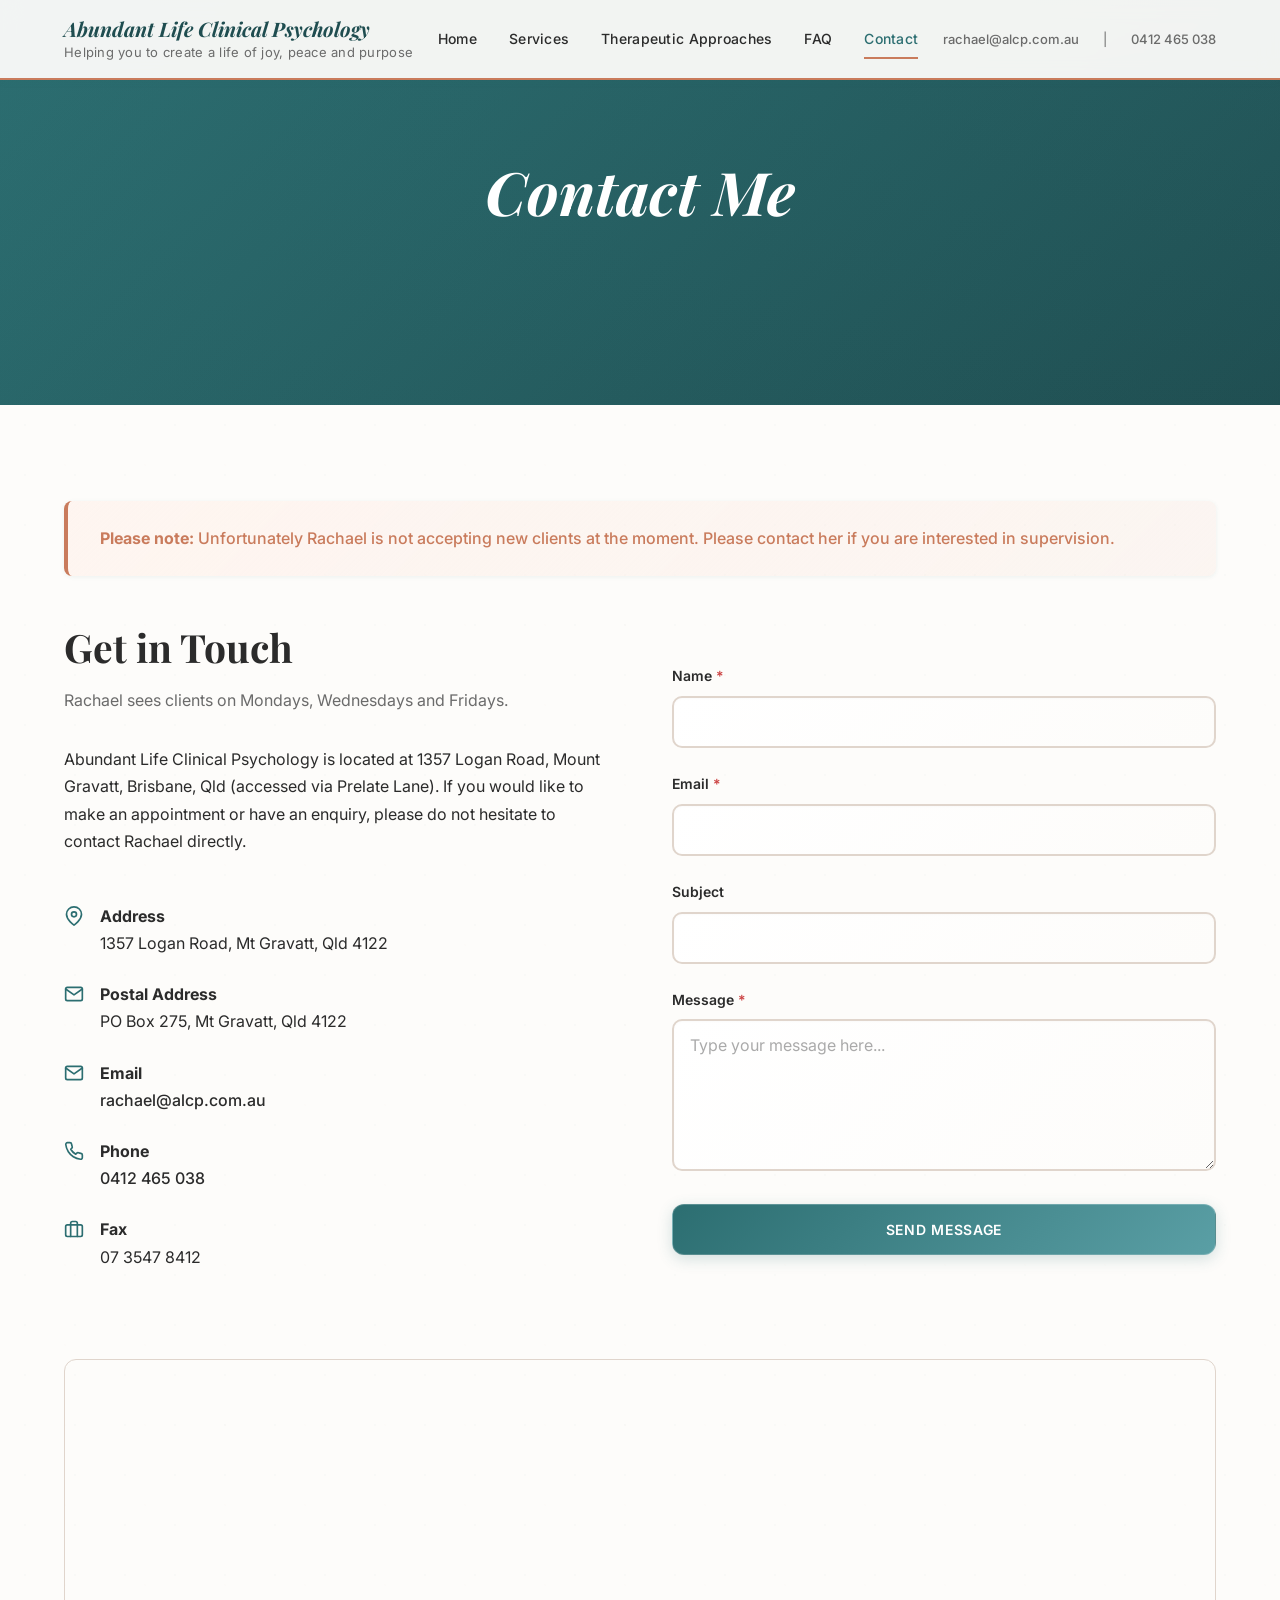
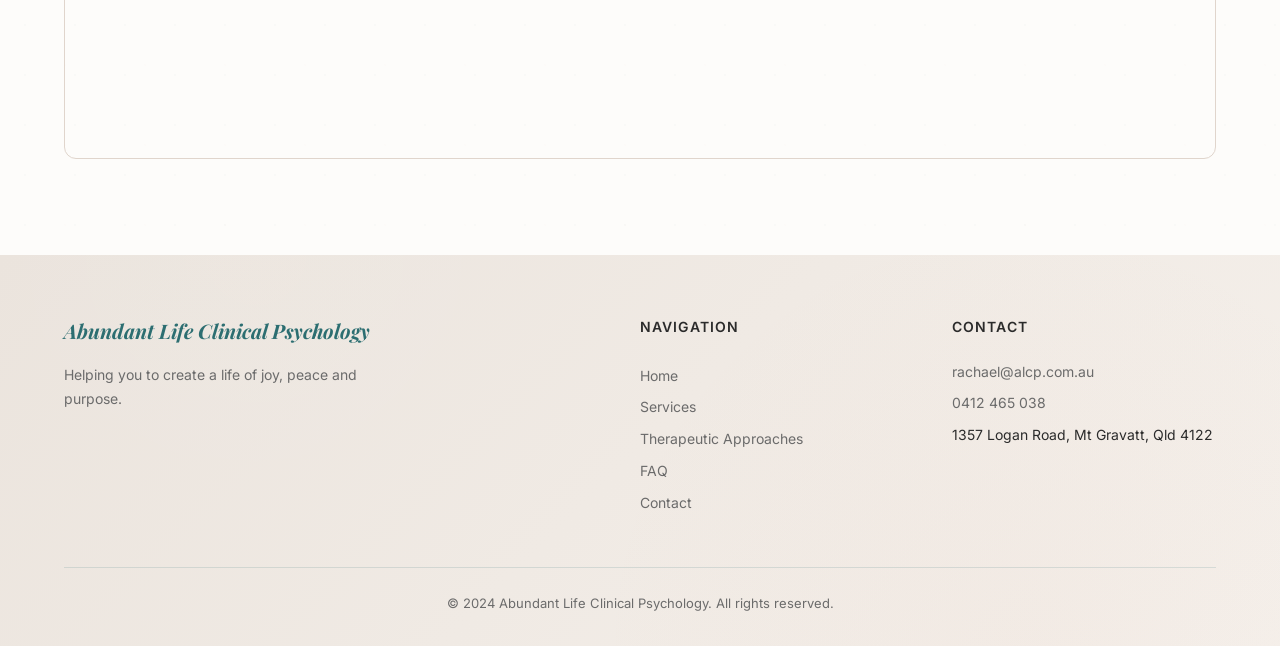
==== commit 5c43edb8: "Use Rachael's complete Courage to Connect design and correct practice address" ====
--- a/contact.html
+++ b/contact.html
@@ -3,7 +3,7 @@
 <head>
   <meta charset="UTF-8">
   <meta name="viewport" content="width=device-width, initial-scale=1.0">
-  <meta name="description" content="Contact Rachael Ambler at Abundant Life Clinical Psychology — 1349 Logan Road, Mt Gravatt, Brisbane. Phone: 0412 465 038.">
+  <meta name="description" content="Contact Rachael Ambler at Abundant Life Clinical Psychology — 1357 Logan Road, Mt Gravatt, Brisbane. Phone: 0412 465 038.">
   <title>Contact | Abundant Life Clinical Psychology</title>
 
   <link rel="preconnect" href="https://fonts.googleapis.com">
@@ -66,14 +66,14 @@
           <div class="fade-in-left">
             <h2 style="margin-bottom: var(--sp-2);">Get in Touch</h2>
             <p class="text-muted" style="margin-bottom: var(--sp-4);">Rachael sees clients on Mondays, Wednesdays and Fridays.</p>
-            <p style="margin-bottom: var(--sp-6);">Abundant Life Clinical Psychology is located at 1349 Logan Road, Mount Gravatt, Brisbane, Qld (accessed via Prelate Lane). If you would like to make an appointment or have an enquiry, please do not hesitate to contact Rachael directly.</p>
+            <p style="margin-bottom: var(--sp-6);">Abundant Life Clinical Psychology is located at 1357 Logan Road, Mount Gravatt, Brisbane, Qld (accessed via Prelate Lane). If you would like to make an appointment or have an enquiry, please do not hesitate to contact Rachael directly.</p>
 
             <div class="contact-details">
               <div class="contact-item">
                 <svg viewBox="0 0 24 24" fill="none" stroke="currentColor" stroke-width="2" stroke-linecap="round" stroke-linejoin="round"><path d="M21 10c0 7-9 13-9 13s-9-6-9-13a9 9 0 0 1 18 0z"></path><circle cx="12" cy="10" r="3"></circle></svg>
                 <div>
                   <strong>Address</strong><br>
-                  1349 Logan Road, Mt Gravatt, Qld 4122
+                  1357 Logan Road, Mt Gravatt, Qld 4122
                 </div>
               </div>
               <div class="contact-item">
@@ -109,10 +109,16 @@
 
           <!-- CONTACT FORM -->
           <div class="fade-in-right">
-            <form id="contact-form" class="contact-form" action="https://formsubmit.co/tyler6wise@gmail.com" method="POST">
-              <input type="hidden" name="_subject" value="New contact form submission from alcp.com.au">
-              <input type="hidden" name="_next" value="https://alcp.com.au/contact.html?sent=1">
-              <input type="hidden" name="_captcha" value="false">
+            <div id="form-success" class="form-success" role="status" style="display: none; color: var(--color-primary); padding: var(--sp-4); background: #f0f8f7; border-radius: 8px; margin-bottom: var(--sp-4); border: 1px solid var(--color-primary);">
+              <strong>Thanks for your message!</strong><br>
+              Rachael will get back to you as soon as possible.
+            </div>
+            <div id="form-error" class="form-error" role="alert" style="display: none; color: #c44; padding: var(--sp-4); background: #fff8f8; border-radius: 8px; margin-bottom: var(--sp-4); border: 1px solid #c44;">
+              <strong>Something went wrong.</strong><br>
+              <span id="form-error-message">Please try again, or email <a href="mailto:rachael@alcp.com.au">rachael@alcp.com.au</a> directly.</span>
+            </div>
+
+            <form id="contact-form" class="contact-form">
               <div class="form-group">
                 <label for="name">Name <span style="color: #c44;">*</span></label>
                 <input type="text" id="name" name="name" required autocomplete="name">
@@ -129,7 +135,7 @@
                 <label for="message">Message <span style="color: #c44;">*</span></label>
                 <textarea id="message" name="message" rows="6" placeholder="Type your message here..." required></textarea>
               </div>
-              <button type="submit" class="btn btn--primary" style="width: 100%;">Send Message</button>
+              <button type="submit" id="contact-submit" class="btn btn--primary" style="width: 100%;">Send Message</button>
             </form>
           </div>
 
@@ -138,14 +144,14 @@
         <!-- MAP -->
         <div class="map-container fade-in">
           <iframe
-            src="https://www.google.com/maps/embed?pb=!1m18!1m12!1m3!1d3537.8547563!2d153.0827!3d-27.5535!2m3!1f0!2f0!3f0!3m2!1i1024!2i768!4f13.1!3m3!1m2!1s0x6b9144a3e!2s1349+Logan+Rd%2C+Mt+Gravatt+QLD+4122!5e0!3m2!1sen!2sau!4v1"
+            src="https://www.google.com/maps?q=1357+Logan+Road+Mt+Gravatt+QLD+4122&amp;output=embed"
             width="100%"
             height="400"
             style="border:0;"
             allowfullscreen=""
             loading="lazy"
             referrerpolicy="no-referrer-when-downgrade"
-            title="Map showing location of Abundant Life Clinical Psychology at 1349 Logan Road, Mt Gravatt">
+            title="Map showing location of Abundant Life Clinical Psychology at 1357 Logan Road, Mt Gravatt">
           </iframe>
         </div>
 
@@ -176,7 +182,7 @@
           <h4>Contact</h4>
           <div class="footer-contact-item"><a href="mailto:rachael@alcp.com.au">rachael@alcp.com.au</a></div>
           <div class="footer-contact-item"><a href="tel:0412465038">0412 465 038</a></div>
-          <div class="footer-contact-item">1349 Logan Road, Mt Gravatt, Qld 4122</div>
+          <div class="footer-contact-item">1357 Logan Road, Mt Gravatt, Qld 4122</div>
         </div>
       </div>
       <div class="footer-bottom">
@@ -186,5 +192,75 @@
   </footer>
 
   <script src="js/main.js"></script>
+  <script>
+    // Contact form submission via FormSubmit AJAX endpoint.
+    // Submissions are emailed to rachael@alcp.com.au. First submission from this
+    // site will trigger a one-time activation email from FormSubmit that must be
+    // confirmed before deliveries start.
+    (function () {
+      var form = document.getElementById('contact-form');
+      var successEl = document.getElementById('form-success');
+      var errorEl = document.getElementById('form-error');
+      var errorMsg = document.getElementById('form-error-message');
+      var submitBtn = document.getElementById('contact-submit');
+      if (!form) return;
+
+      var endpoint = 'https://formsubmit.co/ajax/rachael@alcp.com.au';
+
+      form.addEventListener('submit', function (e) {
+        e.preventDefault();
+        successEl.style.display = 'none';
+        errorEl.style.display = 'none';
+        submitBtn.disabled = true;
+        var originalLabel = submitBtn.textContent;
+        submitBtn.textContent = 'Sending...';
+
+        var data = {
+          name: form.name.value,
+          email: form.email.value,
+          subject: form.subject.value,
+          message: form.message.value,
+          _subject: 'New contact form submission from alcp.com.au',
+          _captcha: 'false',
+          _template: 'box'
+        };
+
+        fetch(endpoint, {
+          method: 'POST',
+          headers: {
+            'Content-Type': 'application/json',
+            'Accept': 'application/json'
+          },
+          body: JSON.stringify(data)
+        })
+          .then(function (res) {
+            return res.json().catch(function () { return {}; }).then(function (body) {
+              return { ok: res.ok, body: body };
+            });
+          })
+          .then(function (result) {
+            if (result.ok && result.body && (result.body.success === 'true' || result.body.success === true)) {
+              form.reset();
+              successEl.style.display = 'block';
+              successEl.scrollIntoView({ behavior: 'smooth', block: 'center' });
+            } else {
+              var msg = (result.body && result.body.message) ? result.body.message : 'Please try again, or email rachael@alcp.com.au directly.';
+              errorMsg.textContent = msg;
+              errorEl.style.display = 'block';
+              errorEl.scrollIntoView({ behavior: 'smooth', block: 'center' });
+            }
+          })
+          .catch(function () {
+            errorMsg.textContent = 'Network error. Please try again, or email rachael@alcp.com.au directly.';
+            errorEl.style.display = 'block';
+            errorEl.scrollIntoView({ behavior: 'smooth', block: 'center' });
+          })
+          .then(function () {
+            submitBtn.disabled = false;
+            submitBtn.textContent = originalLabel;
+          });
+      });
+    })();
+  </script>
 </body>
 </html>
--- a/css/styles.css
+++ b/css/styles.css
@@ -1673,6 +1673,89 @@
     transform: none;
   }
 
+  .img-wrapper--tall {
+    height: auto;
+    max-height: 500px;
+  }
+
+  .img-wrapper--medium {
+    height: auto;
+    max-height: 400px;
+  }
+
+  .footer-inner {
+    grid-template-columns: 1fr;
+    gap: var(--sp-4);
+  }
+
+  .hero {
+    min-height: 80vh;
+  }
+
+  .hero--short {
+    min-height: 35vh;
+  }
+
+  .img-wrapper--tall {
+    height: 300px;
+  }
+
+  .img-wrapper--medium {
+    height: 250px;
+  }
+
+  .highlight-banner {
+    padding: var(--sp-6) var(--sp-4);
+  }
+
+  .booking-section {
+    padding: var(--sp-4);
+  }
+}
+
+@media (max-width: 480px) {
+  :root {
+    --fs-hero: 1.875rem;
+  }
+
+  .container {
+    padding: 0 var(--sp-2);
+  }
+
+  .btn {
+    width: 100%;
+    text-align: center;
+  }
+}
+
+/* Courage to Connect — uses ALCP's shared palette, type and button styles. */
+#group-therapy { scroll-margin-top: calc(var(--header-height) + var(--sp-3)); }
+.retreat-feature { display: grid; grid-template-columns: 1.4fr 1fr; overflow: hidden; margin-bottom: var(--sp-6); border: 1px solid var(--color-border); border-radius: 24px; background: var(--color-bg); box-shadow: var(--shadow-sm); }
+.retreat-feature__intro { padding: var(--sp-6); }
+.retreat-feature h2 { margin-bottom: var(--sp-2); color: var(--color-primary-dark); }
+.retreat-feature__eyebrow { display: block; margin-bottom: var(--sp-2); color: var(--color-primary); font-size: var(--fs-xs); font-weight: 600; letter-spacing: .1em; text-transform: uppercase; }
+.retreat-feature__subtitle { font-family: var(--font-heading); font-size: var(--fs-lg); font-style: italic; color: var(--color-text-muted); }
+.retreat-feature__link { gap: var(--sp-2); margin-top: var(--sp-1); }
+.retreat-feature__link:focus-visible { outline: 3px solid var(--color-primary); outline-offset: 4px; }
+.retreat-feature__dates { display: grid; align-content: center; gap: var(--sp-3); padding: var(--sp-6); background: #edf0e8; }
+.retreat-feature__dates .retreat-feature__eyebrow { margin: 0; }
+.retreat-feature__dates div { display: grid; gap: var(--sp-1); padding-top: var(--sp-3); border-top: 1px solid var(--color-border); }
+.retreat-feature__dates span { font-size: var(--fs-sm); }
+.retreat-feature__dates strong { font-family: var(--font-heading); font-size: var(--fs-xl); line-height: var(--lh-tight); color: var(--color-primary-dark); }
+@media (max-width: 768px) {
+  .retreat-feature { grid-template-columns: 1fr; }
+  .retreat-feature__intro, .retreat-feature__dates { padding: var(--sp-3); }
+  .retreat-feature__link { padding: var(--sp-2); font-size: var(--fs-xs); }
+}
+
+/* Calm interactions for the program teaser, consistent with its detail page. */
+.retreat-feature__link { min-height: 50px; background: var(--color-primary); box-shadow: none; transition: background-color 180ms ease, transform 220ms ease; }
+@media (hover: hover) and (pointer: fine) { .retreat-feature__link:hover { background: var(--color-primary-dark); box-shadow: var(--shadow-sm); transform: translateY(-2px); } }
+.retreat-feature__link:active { transform: translateY(0); }
+@media (prefers-reduced-motion: reduce) { .retreat-feature__link { transition: none; } .retreat-feature__link:hover { transform: none; } }
+
+/* Switch to the compact menu before tablet navigation becomes crowded. */
+@media (max-width: 1100px) {
   /* Mobile nav */
   .nav-links {
     position: fixed;
@@ -1727,57 +1810,13 @@
     display: block;
   }
 
-  .img-wrapper--tall {
-    height: auto;
-    max-height: 500px;
-  }
-
-  .img-wrapper--medium {
-    height: auto;
-    max-height: 400px;
-  }
-
-  .footer-inner {
-    grid-template-columns: 1fr;
-    gap: var(--sp-4);
-  }
-
-  .hero {
-    min-height: 80vh;
-  }
-
-  .hero--short {
-    min-height: 35vh;
-  }
-
-  .img-wrapper--tall {
-    height: 300px;
-  }
-
-  .img-wrapper--medium {
-    height: 250px;
-  }
-
-  .highlight-banner {
-    padding: var(--sp-6) var(--sp-4);
-  }
-
-  .booking-section {
-    padding: var(--sp-4);
-  }
-}
-
+}
 @media (max-width: 480px) {
-  :root {
-    --fs-hero: 1.875rem;
-  }
-
-  .container {
-    padding: 0 var(--sp-2);
-  }
-
-  .btn {
-    width: 100%;
-    text-align: center;
-  }
-}
+  .site-header .header-inner { gap: 16px; }
+  .site-header .site-logo a { display: block; max-width: 240px; font-size: 1rem; }
+  .site-header .tagline { display: none; }
+  .hamburger { flex-shrink: 0; min-width: 44px; min-height: 44px; align-items: center; justify-content: center; }
+}
+@media (max-width: 1100px) {
+  .hamburger { min-width: 44px; min-height: 44px; align-items: center; justify-content: center; }
+}
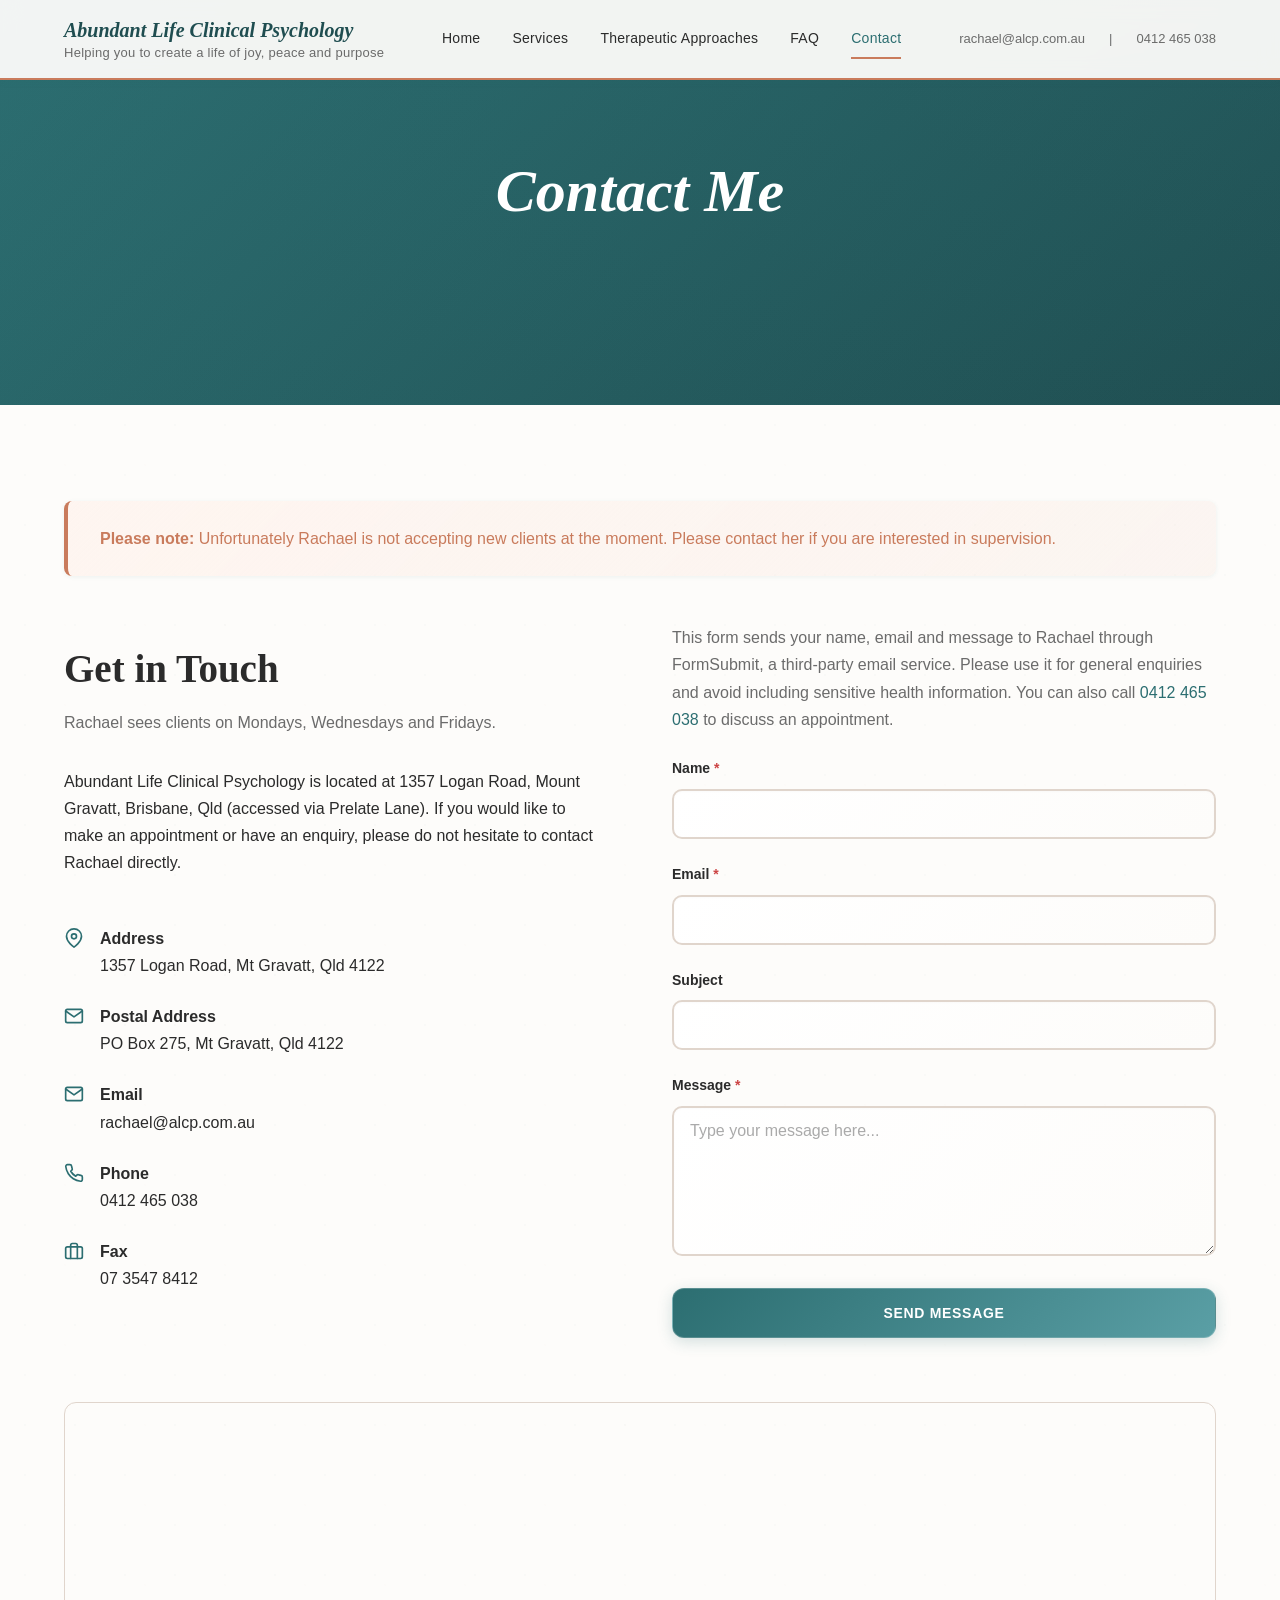
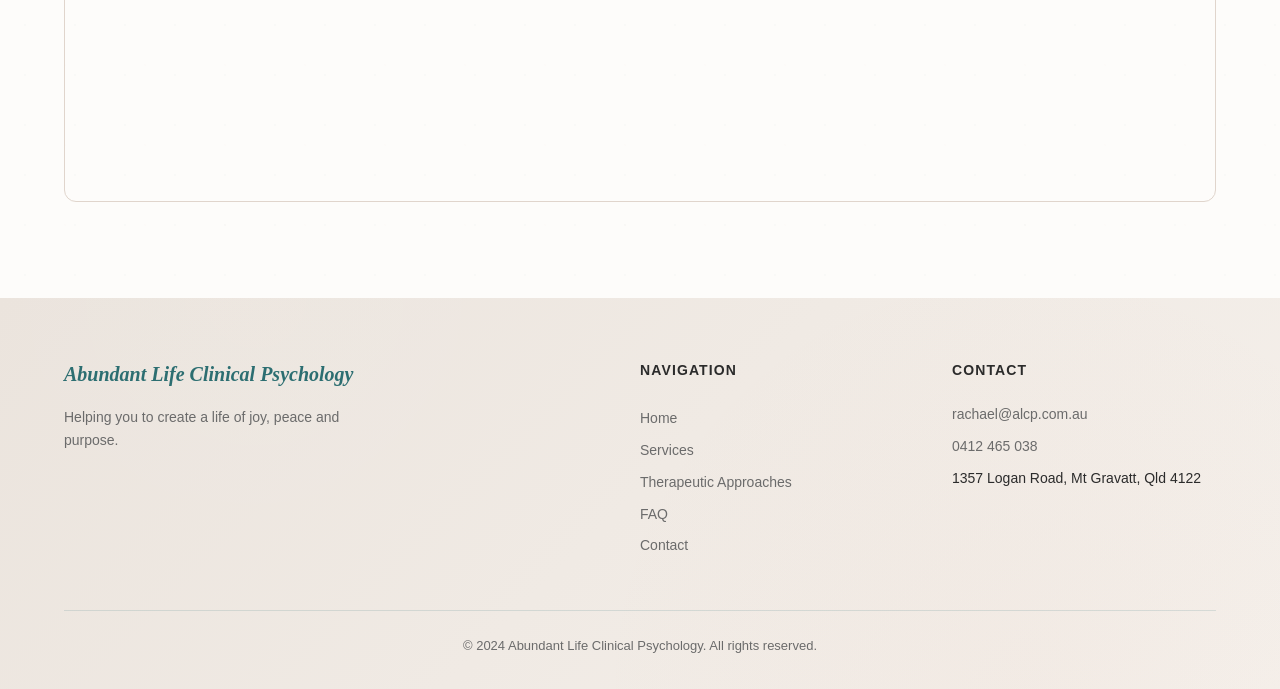
==== commit e4ac9202: "Improve Brisbane discovery, remove obsolete group section and harden contact handling" ====
--- a/contact.html
+++ b/contact.html
@@ -1,15 +1,91 @@
 <!DOCTYPE html>
-<html lang="en">
+<html lang="en-AU">
 <head>
+<meta http-equiv="Content-Security-Policy" content="default-src 'self'; script-src 'self'; style-src 'self' 'unsafe-inline' https://fonts.googleapis.com; font-src 'self' https://fonts.gstatic.com; img-src 'self' data: https://images.unsplash.com; connect-src 'self' https://formsubmit.co; frame-src https://www.google.com; object-src 'none'; base-uri 'none'; form-action 'self' https://formsubmit.co; upgrade-insecure-requests">
   <meta charset="UTF-8">
   <meta name="viewport" content="width=device-width, initial-scale=1.0">
-  <meta name="description" content="Contact Rachael Ambler at Abundant Life Clinical Psychology — 1357 Logan Road, Mt Gravatt, Brisbane. Phone: 0412 465 038.">
-  <title>Contact | Abundant Life Clinical Psychology</title>
+  <meta name="description" content="Contact Abundant Life Clinical Psychology at 1357 Logan Road, Mount Gravatt, Brisbane QLD 4122. Call 0412 465 038 for appointments and enquiries.">
+  <title>Contact Rachael Ambler | Psychologist in Mount Gravatt, Brisbane</title>
 
   <link rel="preconnect" href="https://fonts.googleapis.com">
   <link rel="preconnect" href="https://fonts.gstatic.com" crossorigin>
   <link href="https://fonts.googleapis.com/css2?family=Inter:wght@300;400;500;600;700&family=Playfair+Display:ital,wght@0,400;0,700;1,400;1,700&display=swap" rel="stylesheet">
   <link rel="stylesheet" href="css/styles.css">
+<link rel="canonical" href="https://alcp.com.au/contact.html">
+<meta name="robots" content="index, follow, max-image-preview:large">
+<meta name="referrer" content="strict-origin-when-cross-origin">
+<meta property="og:title" content="Contact Rachael Ambler | Psychologist in Mount Gravatt, Brisbane">
+<meta property="og:description" content="Contact Abundant Life Clinical Psychology at 1357 Logan Road, Mount Gravatt, Brisbane QLD 4122. Call 0412 465 038 for appointments and enquiries.">
+<meta property="og:url" content="https://alcp.com.au/contact.html">
+<meta property="og:type" content="website">
+<meta property="og:locale" content="en_AU">
+<meta property="og:site_name" content="Abundant Life Clinical Psychology">
+<meta property="og:image" content="https://alcp.com.au/images/Photo.jpg">
+<script type="application/ld+json">{
+  "@context": "https://schema.org",
+  "@graph": [
+    {
+      "@type": "MedicalClinic",
+      "@id": "https://alcp.com.au/#practice",
+      "name": "Abundant Life Clinical Psychology",
+      "alternateName": "ALCP",
+      "url": "https://alcp.com.au/",
+      "telephone": "+61412465038",
+      "email": "rachael@alcp.com.au",
+      "image": "https://alcp.com.au/images/Photo.jpg",
+      "address": {
+        "@type": "PostalAddress",
+        "streetAddress": "1357 Logan Road",
+        "addressLocality": "Mount Gravatt",
+        "addressRegion": "QLD",
+        "postalCode": "4122",
+        "addressCountry": "AU"
+      },
+      "areaServed": {
+        "@type": "City",
+        "name": "Brisbane"
+      },
+      "employee": {
+        "@id": "https://alcp.com.au/#rachael-ambler"
+      }
+    },
+    {
+      "@type": "Person",
+      "@id": "https://alcp.com.au/#rachael-ambler",
+      "name": "Rachael Ambler",
+      "jobTitle": "Clinical Psychologist",
+      "url": "https://alcp.com.au/#welcome",
+      "image": "https://alcp.com.au/images/Photo.jpg",
+      "worksFor": {
+        "@id": "https://alcp.com.au/#practice"
+      }
+    },
+    {
+      "@type": "WebSite",
+      "@id": "https://alcp.com.au/#website",
+      "url": "https://alcp.com.au/",
+      "name": "Abundant Life Clinical Psychology",
+      "publisher": {
+        "@id": "https://alcp.com.au/#practice"
+      }
+    },
+    {
+      "@type": "WebPage",
+      "@id": "https://alcp.com.au/contact.html#webpage",
+      "url": "https://alcp.com.au/contact.html",
+      "name": "Contact Rachael Ambler | Psychologist in Mount Gravatt, Brisbane",
+      "description": "Contact Abundant Life Clinical Psychology at 1357 Logan Road, Mount Gravatt, Brisbane QLD 4122. Call 0412 465 038 for appointments and enquiries.",
+      "inLanguage": "en-AU",
+      "isPartOf": {
+        "@id": "https://alcp.com.au/#website"
+      },
+      "about": {
+        "@id": "https://alcp.com.au/#practice"
+      }
+    }
+  ]
+}</script>
+<noscript><style>.fade-in, .fade-in-left, .fade-in-right { opacity: 1 !important; transform: none !important; }</style></noscript>
 </head>
 <body>
 
@@ -118,7 +194,8 @@
               <span id="form-error-message">Please try again, or email <a href="mailto:rachael@alcp.com.au">rachael@alcp.com.au</a> directly.</span>
             </div>
 
-            <form id="contact-form" class="contact-form">
+            <p id="contact-privacy" class="text-muted">This form sends your name, email and message to Rachael through FormSubmit, a third-party email service. Please use it for general enquiries and avoid including sensitive health information. You can also call <a href="tel:0412465038">0412 465 038</a> to discuss an appointment.</p>
+            <form id="contact-form" class="contact-form" method="post" action="https://formsubmit.co/rachael@alcp.com.au" aria-describedby="contact-privacy">
               <div class="form-group">
                 <label for="name">Name <span style="color: #c44;">*</span></label>
                 <input type="text" id="name" name="name" required autocomplete="name">
@@ -192,75 +269,6 @@
   </footer>
 
   <script src="js/main.js"></script>
-  <script>
-    // Contact form submission via FormSubmit AJAX endpoint.
-    // Submissions are emailed to rachael@alcp.com.au. First submission from this
-    // site will trigger a one-time activation email from FormSubmit that must be
-    // confirmed before deliveries start.
-    (function () {
-      var form = document.getElementById('contact-form');
-      var successEl = document.getElementById('form-success');
-      var errorEl = document.getElementById('form-error');
-      var errorMsg = document.getElementById('form-error-message');
-      var submitBtn = document.getElementById('contact-submit');
-      if (!form) return;
-
-      var endpoint = 'https://formsubmit.co/ajax/rachael@alcp.com.au';
-
-      form.addEventListener('submit', function (e) {
-        e.preventDefault();
-        successEl.style.display = 'none';
-        errorEl.style.display = 'none';
-        submitBtn.disabled = true;
-        var originalLabel = submitBtn.textContent;
-        submitBtn.textContent = 'Sending...';
-
-        var data = {
-          name: form.name.value,
-          email: form.email.value,
-          subject: form.subject.value,
-          message: form.message.value,
-          _subject: 'New contact form submission from alcp.com.au',
-          _captcha: 'false',
-          _template: 'box'
-        };
-
-        fetch(endpoint, {
-          method: 'POST',
-          headers: {
-            'Content-Type': 'application/json',
-            'Accept': 'application/json'
-          },
-          body: JSON.stringify(data)
-        })
-          .then(function (res) {
-            return res.json().catch(function () { return {}; }).then(function (body) {
-              return { ok: res.ok, body: body };
-            });
-          })
-          .then(function (result) {
-            if (result.ok && result.body && (result.body.success === 'true' || result.body.success === true)) {
-              form.reset();
-              successEl.style.display = 'block';
-              successEl.scrollIntoView({ behavior: 'smooth', block: 'center' });
-            } else {
-              var msg = (result.body && result.body.message) ? result.body.message : 'Please try again, or email rachael@alcp.com.au directly.';
-              errorMsg.textContent = msg;
-              errorEl.style.display = 'block';
-              errorEl.scrollIntoView({ behavior: 'smooth', block: 'center' });
-            }
-          })
-          .catch(function () {
-            errorMsg.textContent = 'Network error. Please try again, or email rachael@alcp.com.au directly.';
-            errorEl.style.display = 'block';
-            errorEl.scrollIntoView({ behavior: 'smooth', block: 'center' });
-          })
-          .then(function () {
-            submitBtn.disabled = false;
-            submitBtn.textContent = originalLabel;
-          });
-      });
-    })();
-  </script>
+  <script src="js/contact.js" defer></script>
 </body>
 </html>
